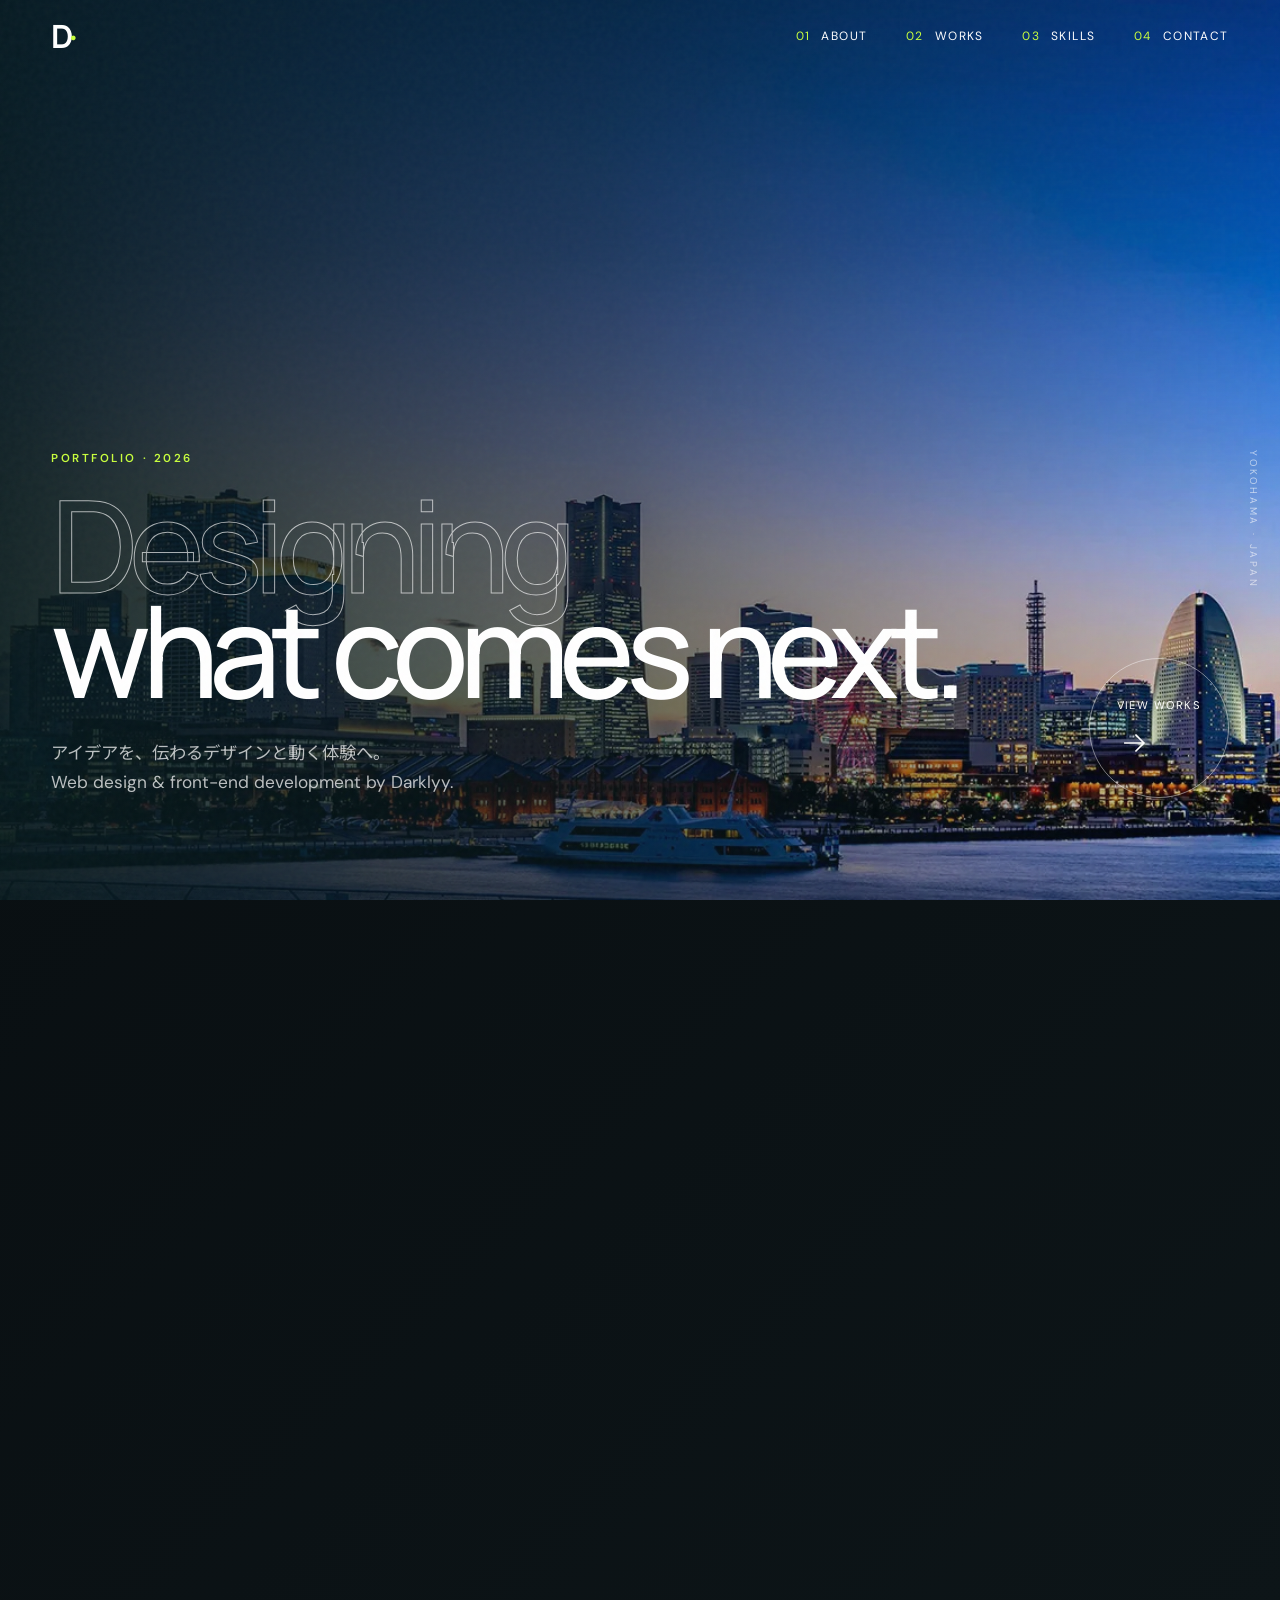
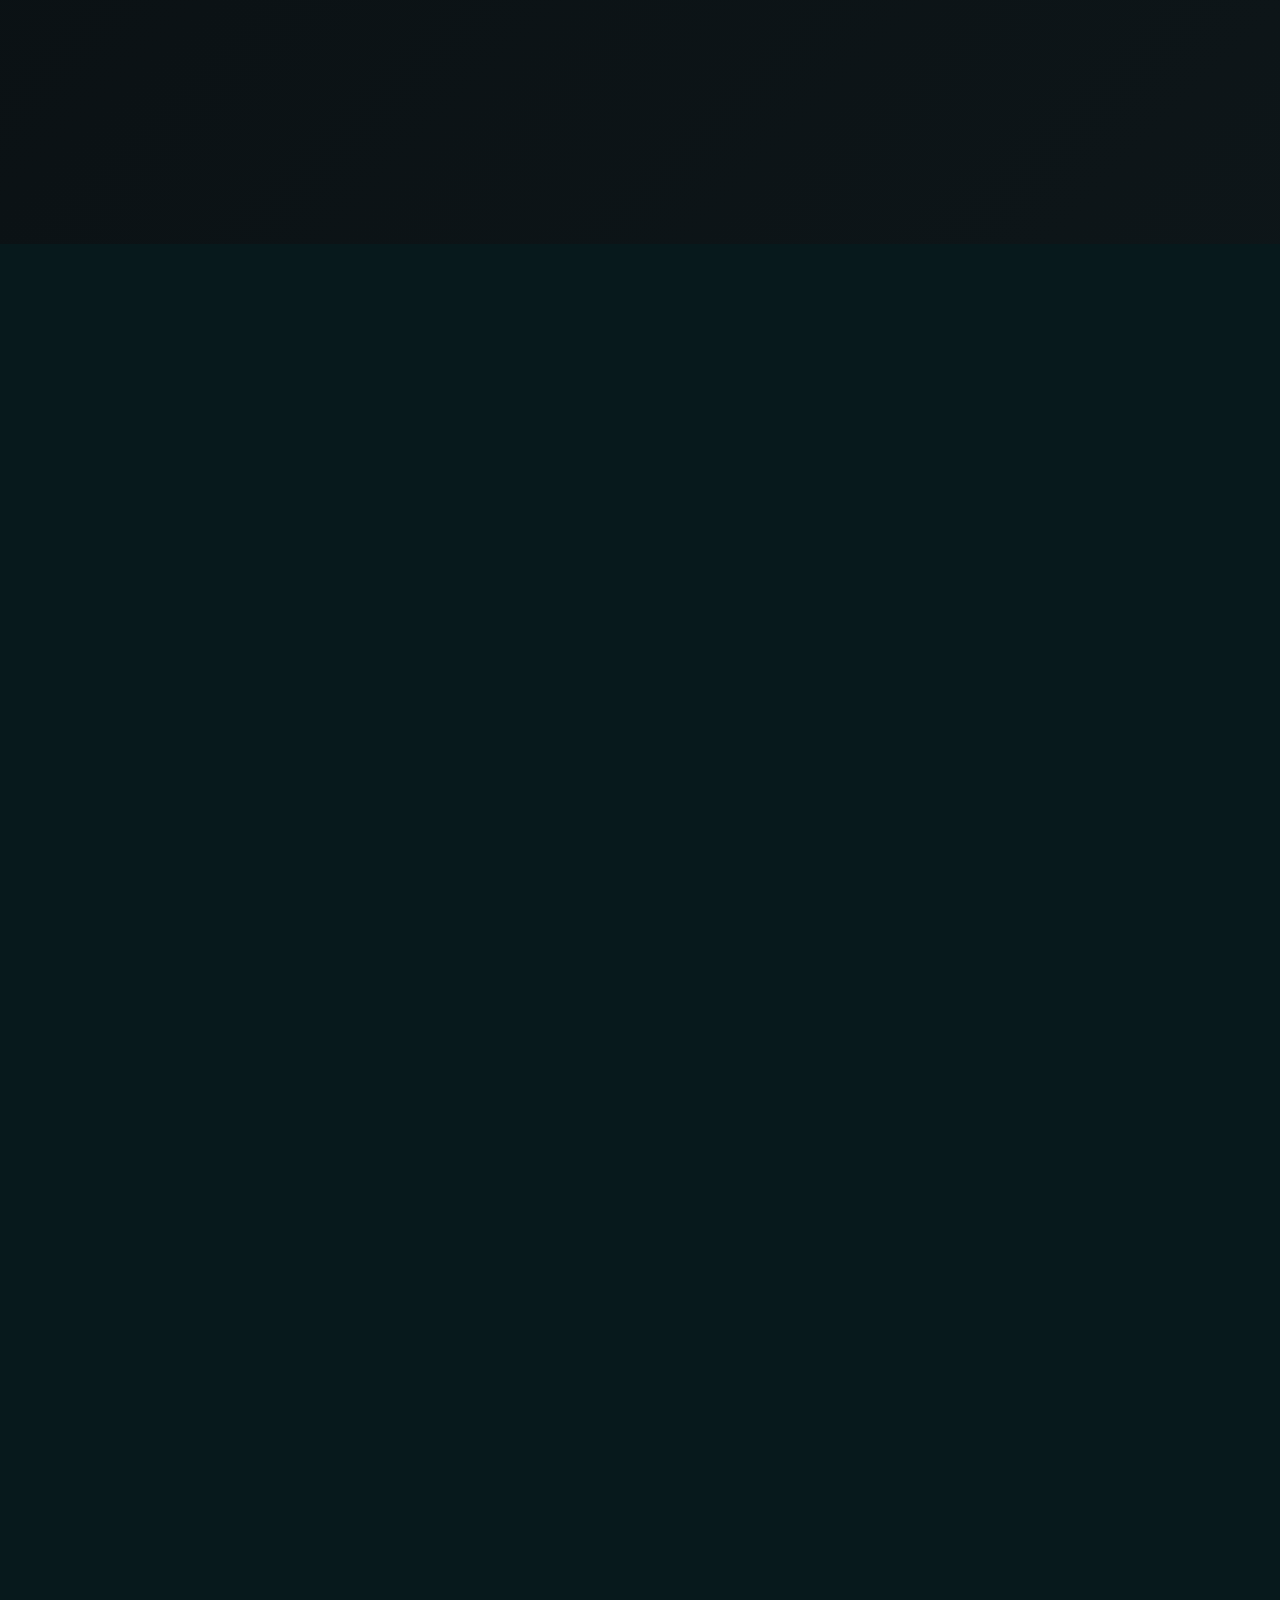
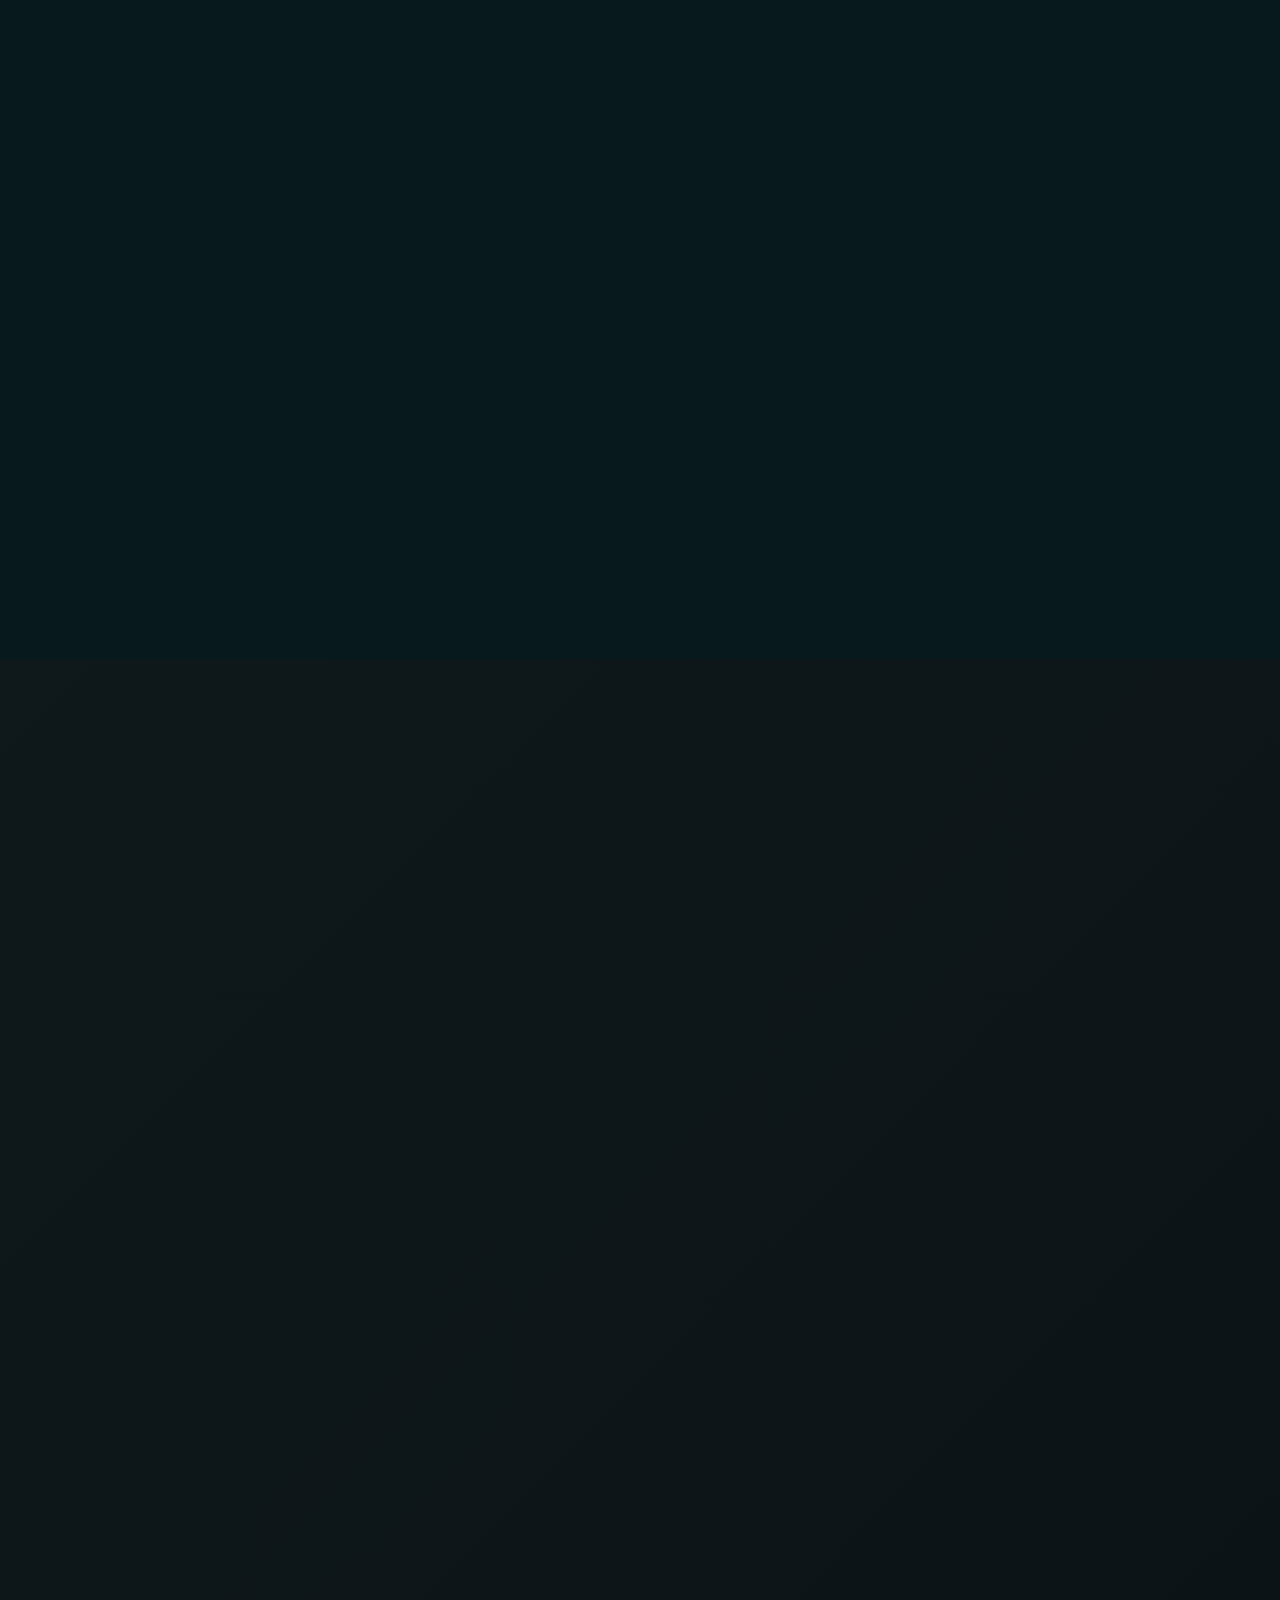
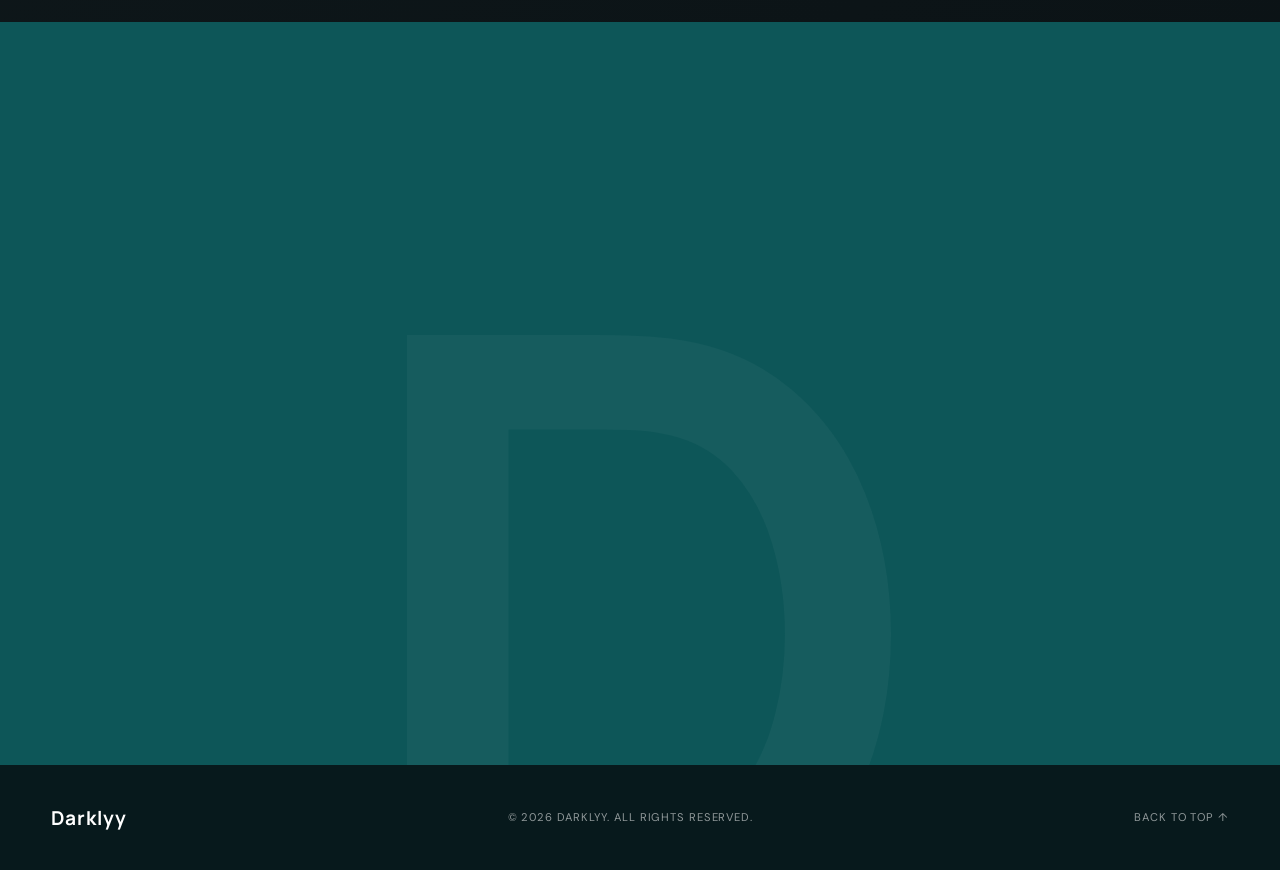
==== index.html @ 1644d80e "Publish Portfolio1 関先生" ====
<!doctype html>
<html lang="en">
  <head>
    <meta charset="utf-8">
    <meta name="viewport" content="width=device-width, initial-scale=1">
    <meta http-equiv="refresh" content="0; url=Pt2/index.html">
    <title>Portfolio</title>
    <link rel="canonical" href="Pt2/index.html">
  </head>
  <body>
    <p><a href="Pt2/index.html">Open the portfolio</a></p>
  </body>
</html>
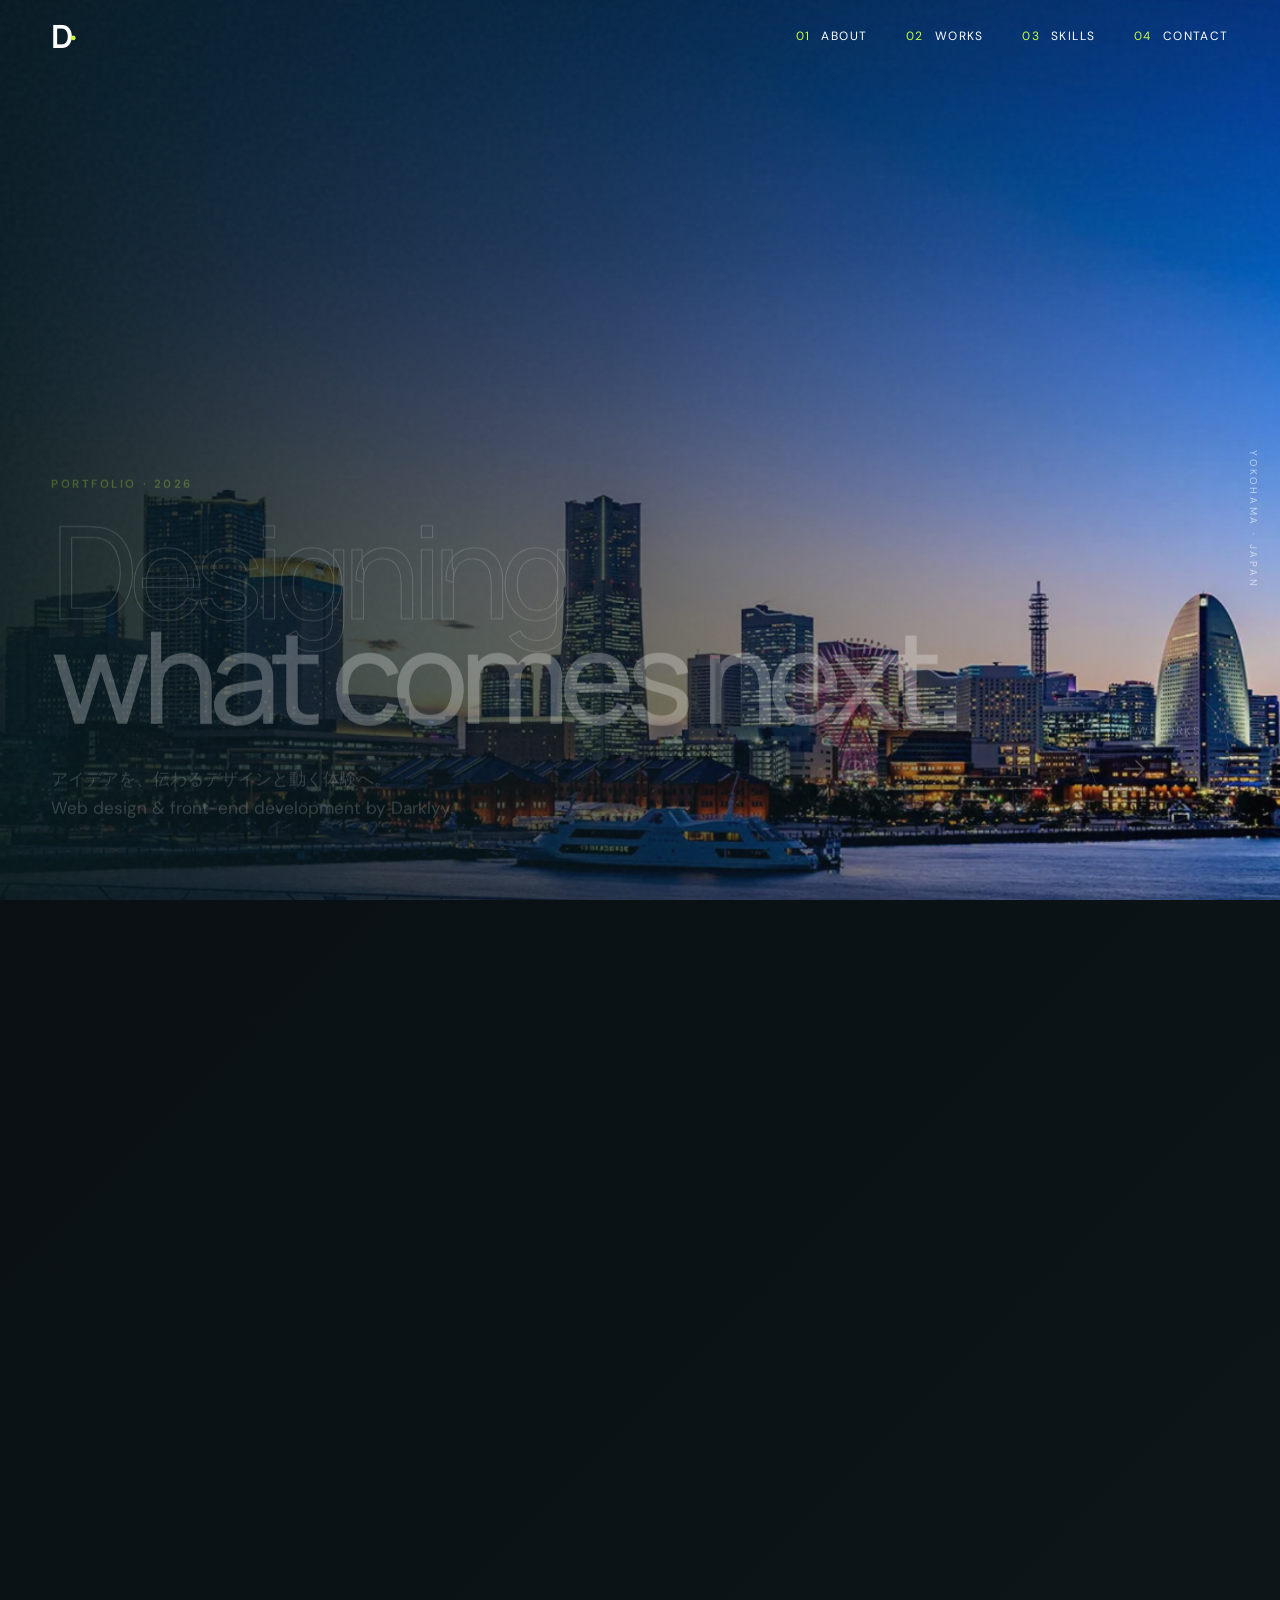
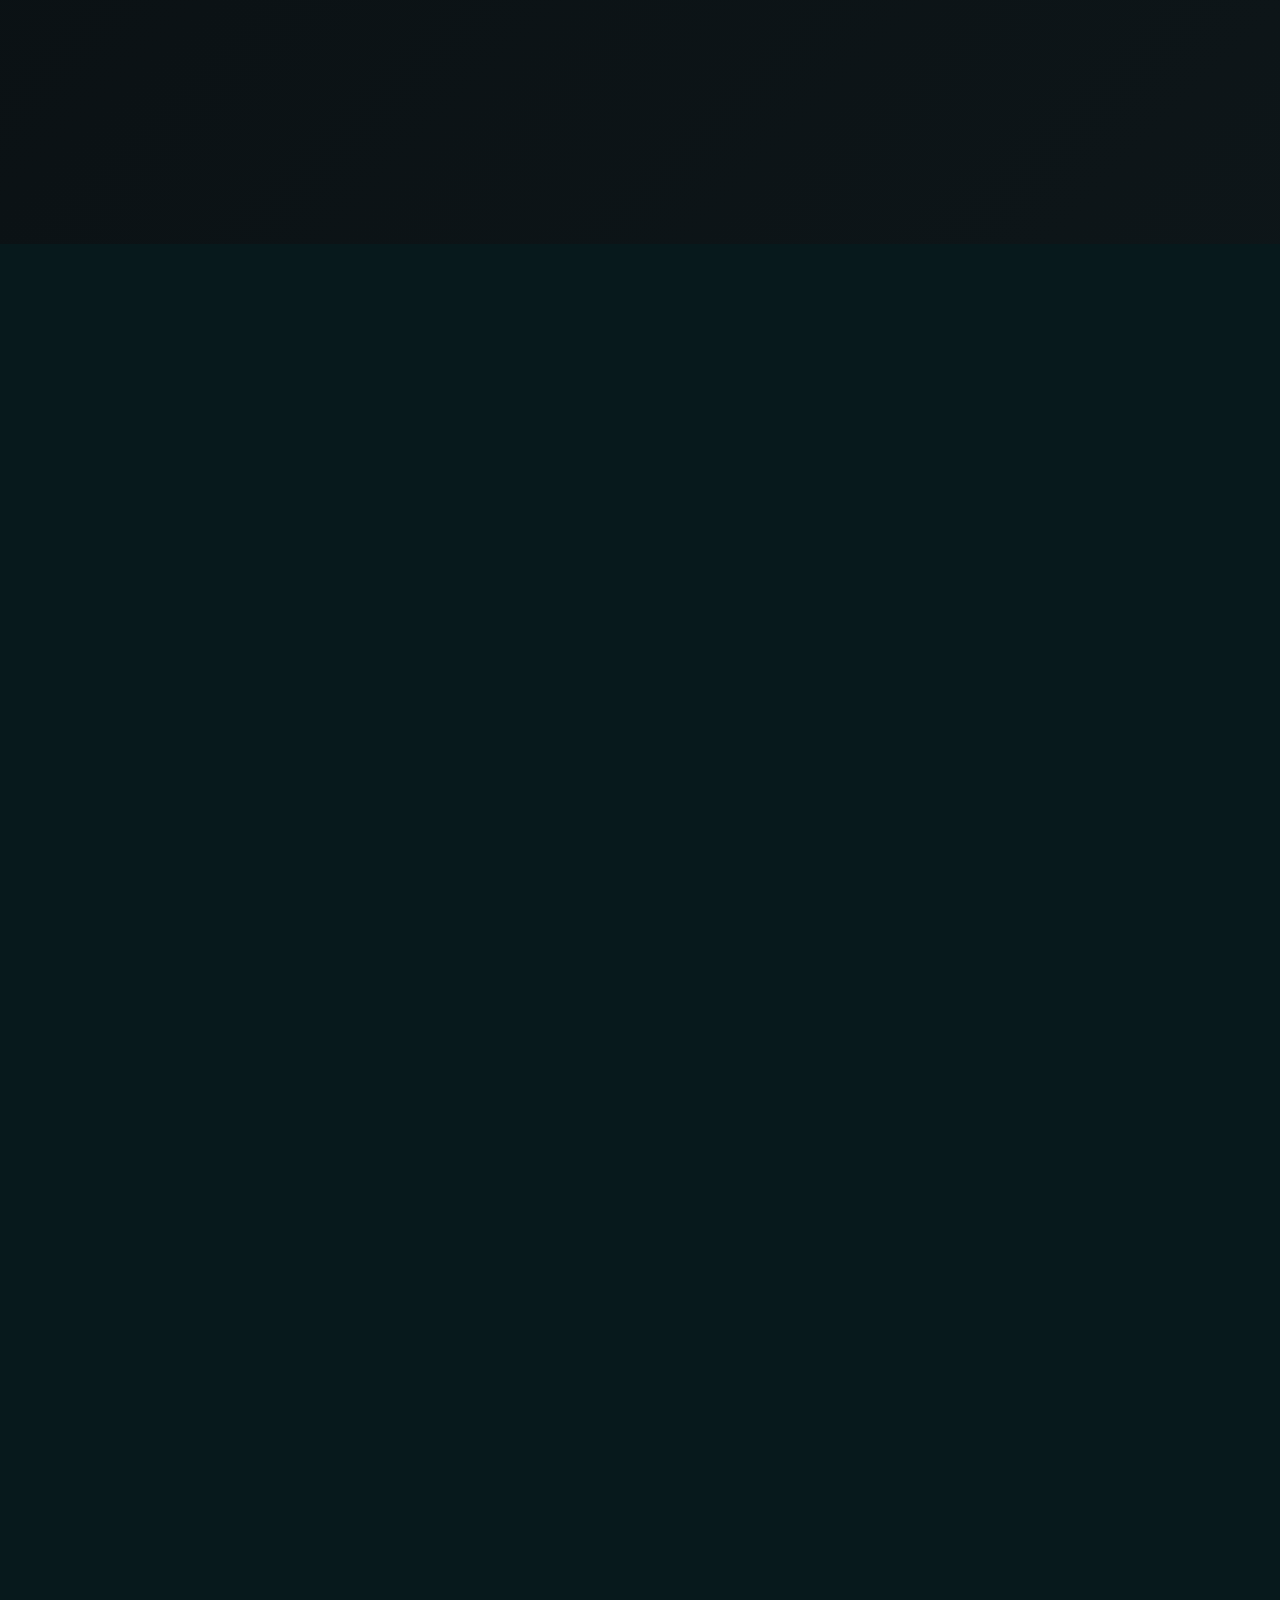
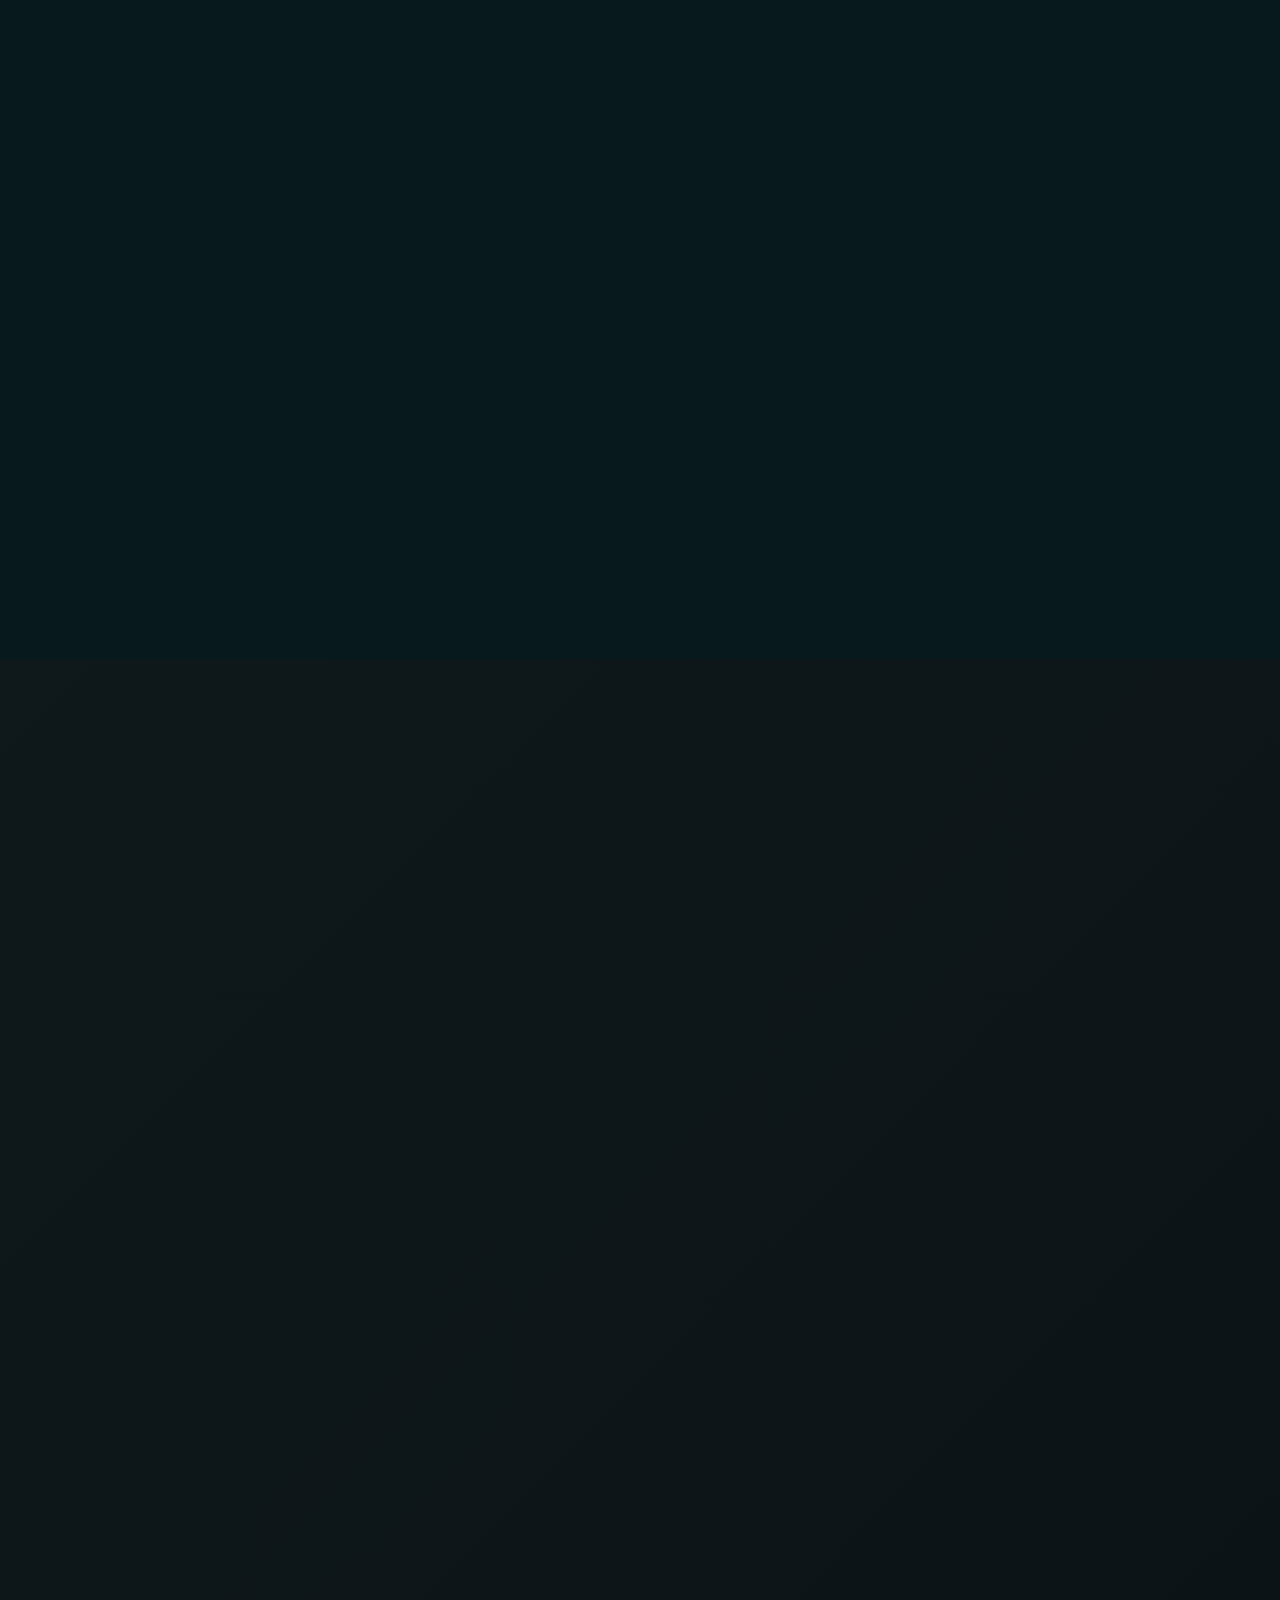
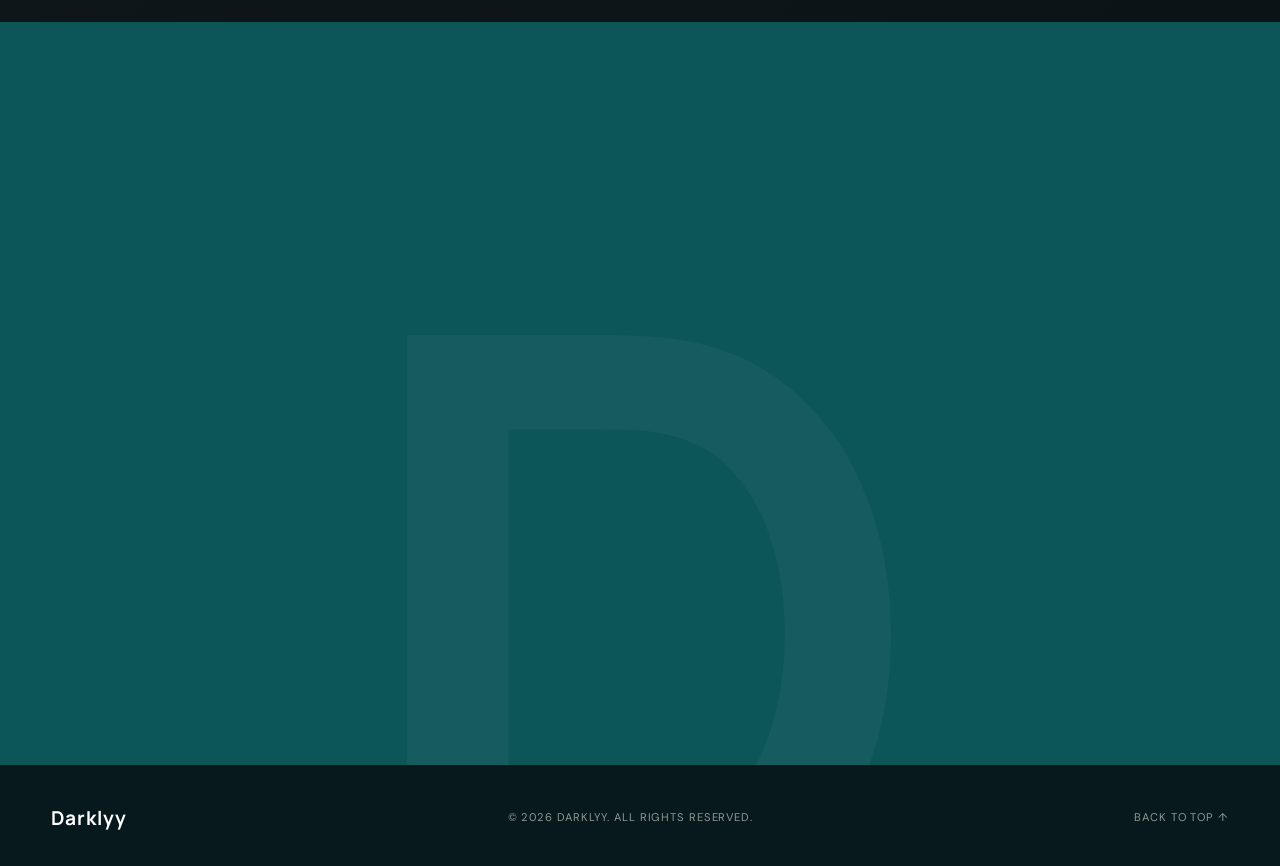
==== commit f0a7db7f: "Restore GitHub Pages entry point" ====
--- a/index.html
+++ b/index.html
@@ -1,13 +1,13 @@
-<!doctype html>
-<html lang="en">
-  <head>
-    <meta charset="utf-8">
-    <meta name="viewport" content="width=device-width, initial-scale=1">
-    <meta http-equiv="refresh" content="0; url=Pt2/index.html">
-    <title>Portfolio</title>
-    <link rel="canonical" href="Pt2/index.html">
-  </head>
-  <body>
-    <p><a href="Pt2/index.html">Open the portfolio</a></p>
-  </body>
-</html>
+<!doctype html>
+<html lang="en">
+  <head>
+    <meta charset="utf-8">
+    <meta name="viewport" content="width=device-width, initial-scale=1">
+    <meta http-equiv="refresh" content="0; url=Pt2/index.html">
+    <title>Portfolio</title>
+    <link rel="canonical" href="Pt2/index.html">
+  </head>
+  <body>
+    <p><a href="Pt2/index.html">Open the portfolio</a></p>
+  </body>
+</html>
